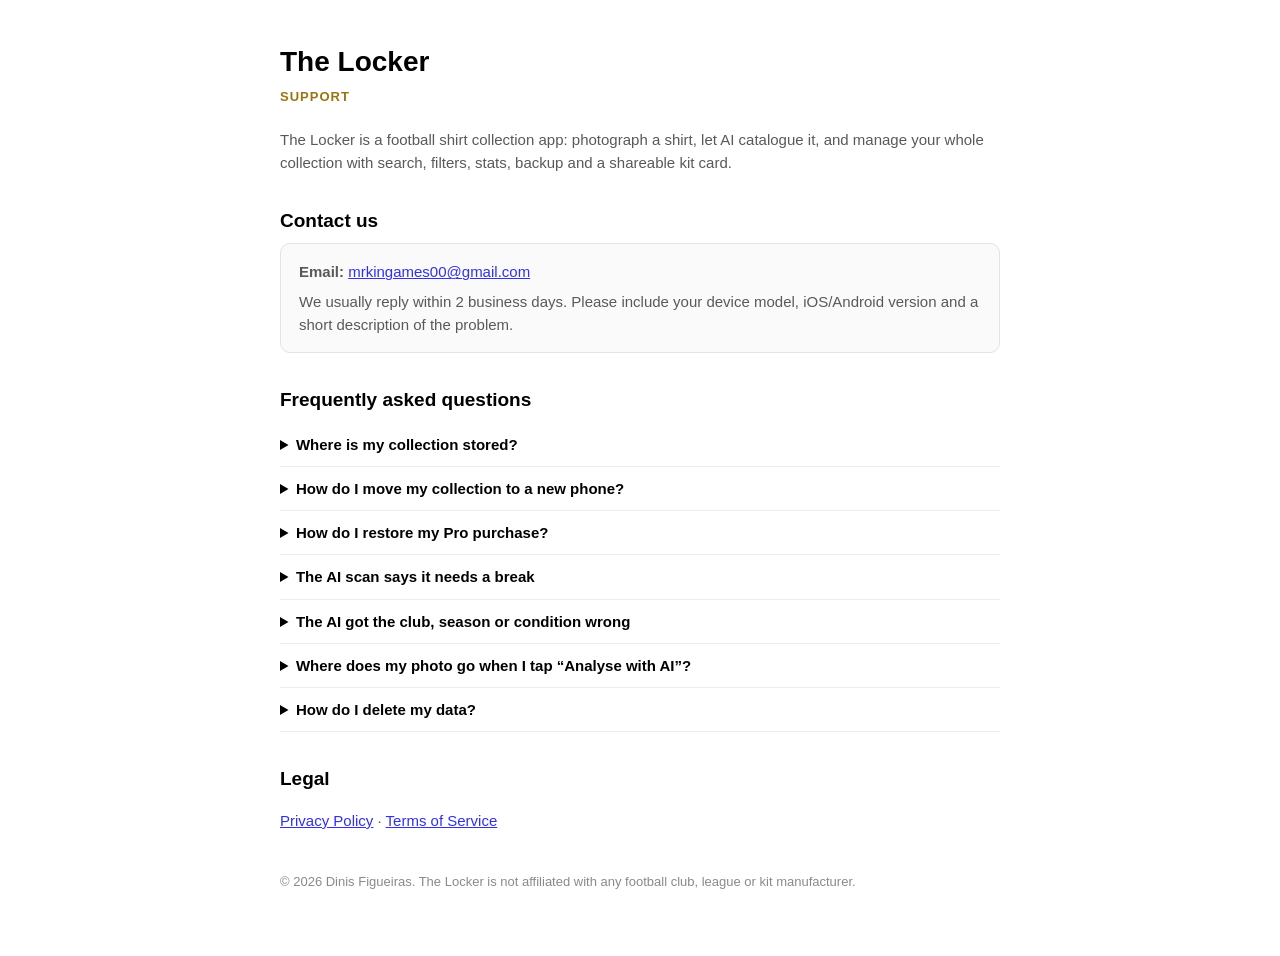
==== index.html @ a4c7459c "Add support page (index.html) for the App Store Support URL" ====
<!DOCTYPE html>
<html lang="en">
<head>
<meta charset="utf-8">
<meta name="viewport" content="width=device-width, initial-scale=1">
<title>The Locker — Support</title>
<style>
  body { font-family: Arial, Helvetica, sans-serif; color: #595959; font-size: 15px; line-height: 1.55; max-width: 720px; margin: 0 auto; padding: 40px 20px 64px; background: #fff; }
  h1 { font-size: 28px; color: #000; margin: 0 0 4px; }
  h2 { font-size: 19px; color: #000; margin: 32px 0 8px; }
  .tag { color: #9a7410; font-weight: bold; letter-spacing: 1px; font-size: 13px; margin-bottom: 20px; }
  a { color: #3030F1; word-break: break-word; }
  .card { border: 1px solid #e3e3e3; border-radius: 10px; padding: 16px 18px; background: #fafafa; }
  details { border-bottom: 1px solid #ececec; padding: 10px 0; }
  summary { cursor: pointer; color: #000; font-weight: bold; }
  details p { margin: 8px 0 0; }
  footer { margin-top: 40px; font-size: 13px; color: #8a8a8a; }
</style>
</head>
<body>

<h1>The Locker</h1>
<div class="tag">SUPPORT</div>
<p>The Locker is a football shirt collection app: photograph a shirt, let AI catalogue it, and manage your whole collection with search, filters, stats, backup and a shareable kit card.</p>

<h2>Contact us</h2>
<div class="card">
  <p style="margin:0 0 6px;"><strong>Email:</strong> <a href="mailto:mrkingames00@gmail.com?subject=The%20Locker%20support">mrkingames00@gmail.com</a></p>
  <p style="margin:0;">We usually reply within 2 business days. Please include your device model, iOS/Android version and a short description of the problem.</p>
</div>

<h2>Frequently asked questions</h2>

<details>
  <summary>Where is my collection stored?</summary>
  <p>Only on your device. The Locker has no accounts and no cloud sync. If you lose or reset your phone, the collection is lost unless you made a backup. Go to <em>Stats &rarr; Export backup</em> regularly and keep the file somewhere safe (Files, iCloud Drive, Google Drive, email).</p>
</details>

<details>
  <summary>How do I move my collection to a new phone?</summary>
  <p>On the old phone use <em>Stats &rarr; Export backup</em> and save the file. On the new phone install The Locker, open <em>Stats &rarr; Restore from backup</em> and pick the file. The free plan restores up to 5 kits; The Locker Pro restores them all.</p>
</details>

<details>
  <summary>How do I restore my Pro purchase?</summary>
  <p>Open <em>Stats</em> and tap <em>Restore purchases</em> while signed in to the same Apple ID (or Google account) you used to buy. Pro is a one-time purchase, not a subscription.</p>
</details>

<details>
  <summary>The AI scan says it needs a break</summary>
  <p>To keep the AI feature available and affordable, scans are limited (about 10 per hour). When you reach the limit the + button shows an hourglass with a countdown. You can still browse and edit your collection while you wait.</p>
</details>

<details>
  <summary>The AI got the club, season or condition wrong</summary>
  <p>AI results are suggestions. Check every field on the review screen before saving, and edit a saved kit any time with the pencil button on its page.</p>
</details>

<details>
  <summary>Where does my photo go when I tap &ldquo;Analyse with AI&rdquo;?</summary>
  <p>The photo is sent over an encrypted connection to our server and on to Google Gemini for analysis. We do not store it. See the <a href="privacy.html">Privacy Policy</a> for details.</p>
</details>

<details>
  <summary>How do I delete my data?</summary>
  <p>Open <em>Stats &rarr; Delete Account</em> to remove every kit and photo from your device. There is nothing to delete on our servers because there are no accounts. To ask about server-side records linked to your device, email us.</p>
</details>

<h2>Legal</h2>
<p><a href="privacy.html">Privacy Policy</a> &middot; <a href="terms.html">Terms of Service</a></p>

<footer>&copy; 2026 Dinis Figueiras. The Locker is not affiliated with any football club, league or kit manufacturer.</footer>

</body>
</html>
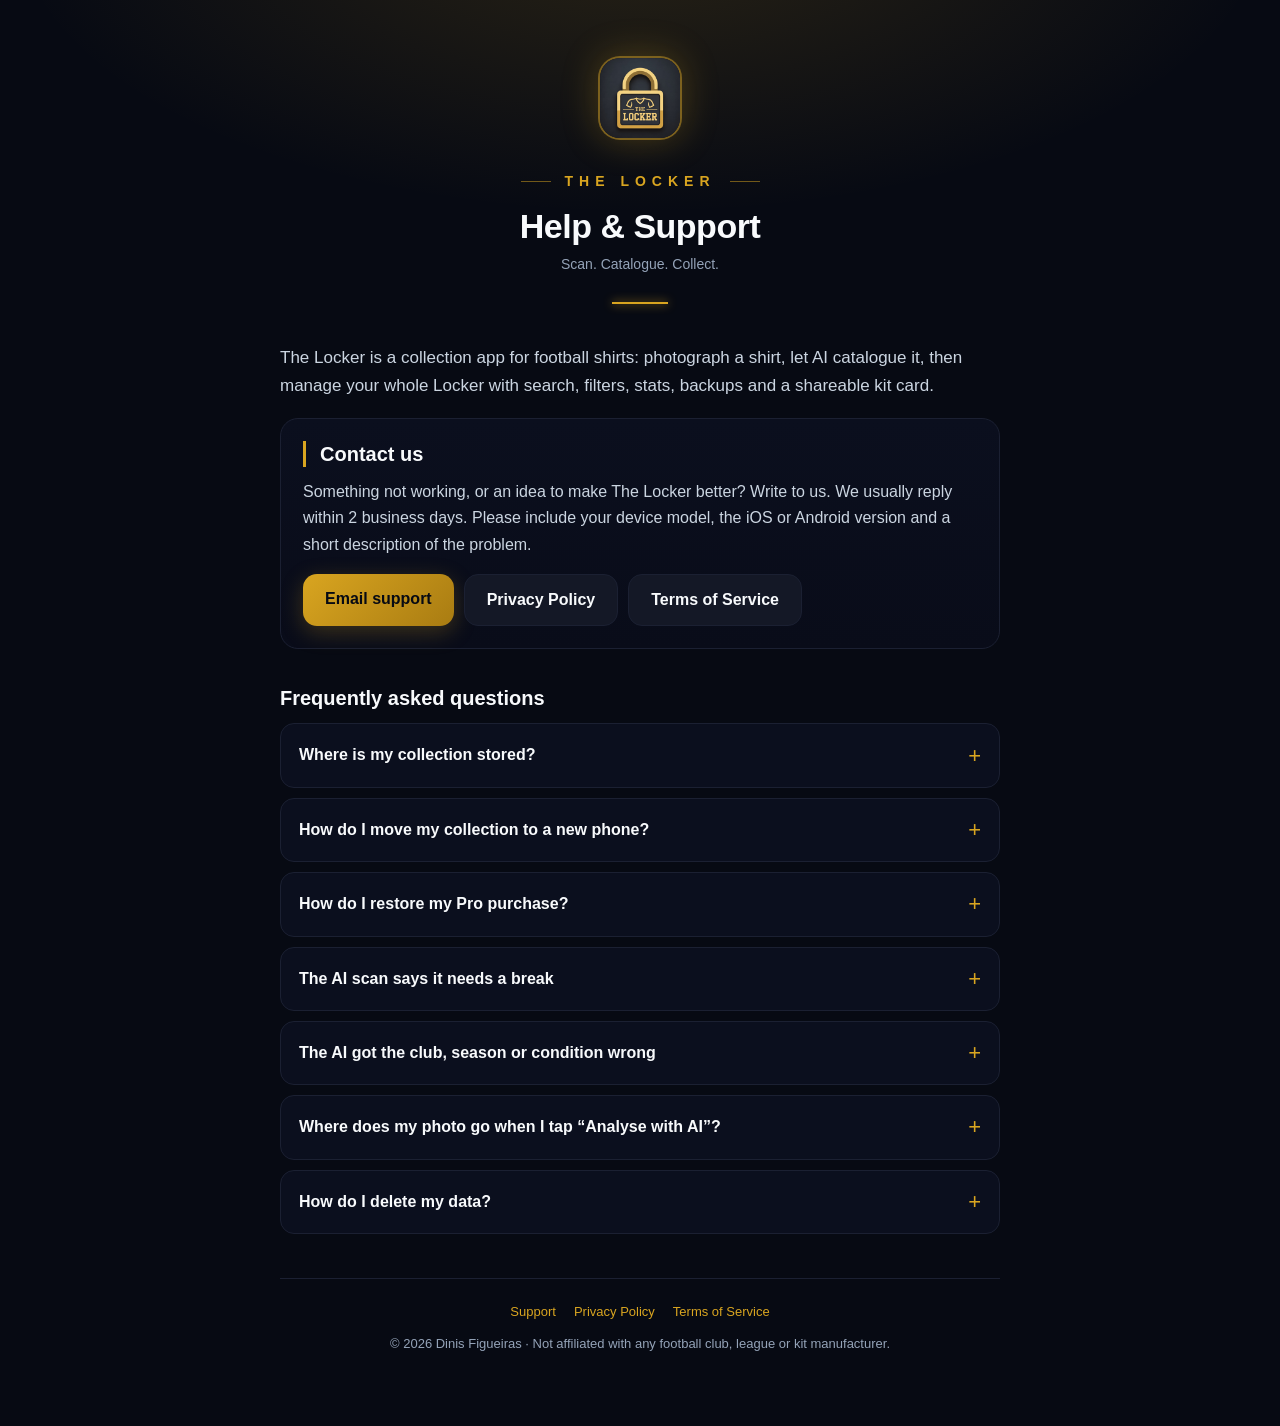
==== commit 25327b91: "Polish legal pages: shared dark gold theme, cards, FAQ, logo" ====
--- a/index.html
+++ b/index.html
@@ -3,33 +3,36 @@
 <head>
 <meta charset="utf-8">
 <meta name="viewport" content="width=device-width, initial-scale=1">
-<title>The Locker — Support</title>
-<style>
-  body { font-family: Arial, Helvetica, sans-serif; color: #595959; font-size: 15px; line-height: 1.55; max-width: 720px; margin: 0 auto; padding: 40px 20px 64px; background: #fff; }
-  h1 { font-size: 28px; color: #000; margin: 0 0 4px; }
-  h2 { font-size: 19px; color: #000; margin: 32px 0 8px; }
-  .tag { color: #9a7410; font-weight: bold; letter-spacing: 1px; font-size: 13px; margin-bottom: 20px; }
-  a { color: #3030F1; word-break: break-word; }
-  .card { border: 1px solid #e3e3e3; border-radius: 10px; padding: 16px 18px; background: #fafafa; }
-  details { border-bottom: 1px solid #ececec; padding: 10px 0; }
-  summary { cursor: pointer; color: #000; font-weight: bold; }
-  details p { margin: 8px 0 0; }
-  footer { margin-top: 40px; font-size: 13px; color: #8a8a8a; }
-</style>
+<meta name="theme-color" content="#070A13">
+<title>The Locker — Help &amp; Support</title>
+<meta name="description" content="Help and support for The Locker, the football shirt collection app.">
+<link rel="icon" href="icon.png">
+<link rel="stylesheet" href="style.css">
 </head>
 <body>
+<div class="wrap">
 
-<h1>The Locker</h1>
-<div class="tag">SUPPORT</div>
-<p>The Locker is a football shirt collection app: photograph a shirt, let AI catalogue it, and manage your whole collection with search, filters, stats, backup and a shareable kit card.</p>
+<header class="site-header">
+  <img class="logo" src="icon.png" alt="The Locker" width="84" height="84">
+  <div class="lockup"><span>THE LOCKER</span></div>
+  <h1>Help &amp; Support</h1>
+  <p class="subtitle">Scan. Catalogue. Collect.</p>
+  <div class="rule"></div>
+</header>
 
-<h2>Contact us</h2>
-<div class="card">
-  <p style="margin:0 0 6px;"><strong>Email:</strong> <a href="mailto:mrkingames00@gmail.com?subject=The%20Locker%20support">mrkingames00@gmail.com</a></p>
-  <p style="margin:0;">We usually reply within 2 business days. Please include your device model, iOS/Android version and a short description of the problem.</p>
-</div>
+<p class="lead">The Locker is a collection app for football shirts: photograph a shirt, let AI catalogue it, then manage your whole Locker with search, filters, stats, backups and a shareable kit card.</p>
 
-<h2>Frequently asked questions</h2>
+<section>
+  <h2>Contact us</h2>
+  <p>Something not working, or an idea to make The Locker better? Write to us. We usually reply within 2 business days. Please include your device model, the iOS or Android version and a short description of the problem.</p>
+  <div class="buttons">
+    <a class="button" href="mailto:mrkingames00@gmail.com?subject=The%20Locker%20support">Email support</a>
+    <a class="button ghost" href="privacy.html">Privacy Policy</a>
+    <a class="button ghost" href="terms.html">Terms of Service</a>
+  </div>
+</section>
+
+<h2 style="margin-top:36px;">Frequently asked questions</h2>
 
 <details>
   <summary>Where is my collection stored?</summary>
@@ -48,7 +51,7 @@
 
 <details>
   <summary>The AI scan says it needs a break</summary>
-  <p>To keep the AI feature available and affordable, scans are limited (about 10 per hour). When you reach the limit the + button shows an hourglass with a countdown. You can still browse and edit your collection while you wait.</p>
+  <p>To keep the AI feature available and affordable, scans are limited (about 10 per hour). When you reach the limit the + button shows an hourglass with a countdown that slowly fills up. You can still browse and edit your collection while you wait.</p>
 </details>
 
 <details>
@@ -66,10 +69,15 @@
   <p>Open <em>Stats &rarr; Delete Account</em> to remove every kit and photo from your device. There is nothing to delete on our servers because there are no accounts. To ask about server-side records linked to your device, email us.</p>
 </details>
 
-<h2>Legal</h2>
-<p><a href="privacy.html">Privacy Policy</a> &middot; <a href="terms.html">Terms of Service</a></p>
+<footer class="site-footer">
+  <nav>
+    <a href="./">Support</a>
+    <a href="privacy.html">Privacy Policy</a>
+    <a href="terms.html">Terms of Service</a>
+  </nav>
+  <div>&copy; 2026 Dinis Figueiras &middot; Not affiliated with any football club, league or kit manufacturer.</div>
+</footer>
 
-<footer>&copy; 2026 Dinis Figueiras. The Locker is not affiliated with any football club, league or kit manufacturer.</footer>
-
+</div>
 </body>
 </html>
--- a/style.css
+++ b/style.css
@@ -0,0 +1,159 @@
+/* The Locker — shared style for index / privacy / terms.
+   Tokens mirror src/theme/theme.ts */
+:root {
+  --bg: #070A13;
+  --card: #0B0F1E;
+  --surface: #141826;
+  --border: #1B2032;
+  --gold: #D9A520;
+  --gold-soft: rgba(217, 165, 32, 0.14);
+  --text: #F8FAFC;
+  --text-2: #94A3B8;
+  --body: #CBD5E1;
+  --muted: #4A5568;
+}
+
+* { box-sizing: border-box; }
+
+html { scroll-behavior: smooth; }
+
+body {
+  margin: 0;
+  background:
+    radial-gradient(900px 420px at 50% -80px, rgba(217, 165, 32, 0.16), transparent 70%),
+    var(--bg);
+  background-attachment: fixed;
+  color: var(--body);
+  font-family: -apple-system, BlinkMacSystemFont, "Segoe UI", Roboto, Helvetica, Arial, sans-serif;
+  font-size: 16px;
+  line-height: 1.65;
+  -webkit-font-smoothing: antialiased;
+}
+
+.wrap { max-width: 760px; margin: 0 auto; padding: 0 20px 72px; }
+
+/* ── Header ─────────────────────────────────────────────── */
+.site-header { text-align: center; padding: 56px 0 8px; }
+.logo {
+  width: 84px; height: 84px; border-radius: 22px;
+  border: 2px solid rgba(217, 165, 32, 0.55);
+  box-shadow: 0 0 36px rgba(217, 165, 32, 0.28);
+  background: var(--card);
+}
+.lockup {
+  display: flex; align-items: center; justify-content: center; gap: 14px;
+  margin-top: 22px;
+}
+.lockup::before, .lockup::after {
+  content: ""; width: 30px; height: 1px; background: rgba(217, 165, 32, 0.5);
+}
+.lockup span { color: var(--gold); font-weight: 800; font-size: 14px; letter-spacing: 6px; }
+
+h1 {
+  margin: 14px 0 6px; color: var(--text); font-size: 34px; line-height: 1.15;
+  font-weight: 800; letter-spacing: -0.5px;
+}
+.subtitle { color: var(--text-2); font-size: 14px; margin: 0; }
+.rule {
+  width: 56px; height: 2px; margin: 26px auto 0; background: var(--gold);
+  box-shadow: 0 0 10px rgba(217, 165, 32, 0.9);
+}
+
+/* ── Content ────────────────────────────────────────────── */
+h2 {
+  margin: 0 0 12px; color: var(--text); font-size: 20px; line-height: 1.3; font-weight: 800;
+}
+h3 { margin: 20px 0 6px; color: var(--gold); font-size: 15px; letter-spacing: 0.3px; }
+p { margin: 0 0 12px; }
+strong { color: var(--text); }
+em { color: var(--body); }
+ul, ol { padding-left: 22px; margin: 0 0 12px; }
+li { margin-bottom: 6px; }
+li::marker { color: var(--gold); }
+a { color: var(--gold); text-decoration: underline; text-underline-offset: 3px; text-decoration-color: rgba(217, 165, 32, 0.45); word-break: break-word; }
+a:hover { text-decoration-color: var(--gold); }
+
+.lead { margin-top: 32px; font-size: 17px; }
+
+.card, section {
+  background: linear-gradient(180deg, var(--card), #090C19);
+  border: 1px solid var(--border);
+  border-radius: 18px;
+  padding: 22px 22px 12px;
+  margin-top: 18px;
+}
+section h2 { padding-left: 14px; border-left: 3px solid var(--gold); }
+.short { color: var(--text-2); font-style: italic; }
+
+/* summary callout */
+.summary {
+  border-color: rgba(217, 165, 32, 0.4);
+  background: linear-gradient(180deg, rgba(217, 165, 32, 0.1), rgba(217, 165, 32, 0.03));
+}
+
+/* table of contents */
+#toc + ol {
+  list-style: none; padding: 0; margin: 14px 0 0; display: grid; gap: 8px;
+  counter-reset: toc;
+}
+#toc + ol li { counter-increment: toc; margin: 0; }
+#toc + ol a {
+  display: flex; align-items: center; gap: 12px; padding: 10px 14px; text-decoration: none;
+  background: var(--surface); border: 1px solid var(--border); border-radius: 12px; color: var(--body);
+}
+#toc + ol a::before {
+  content: counter(toc); min-width: 26px; height: 26px; border-radius: 13px;
+  display: grid; place-items: center; background: var(--gold-soft); color: var(--gold);
+  font-weight: 800; font-size: 12px;
+}
+#toc + ol a:hover { border-color: rgba(217, 165, 32, 0.5); color: var(--text); }
+
+/* tables */
+.table-scroll { overflow-x: auto; margin: 12px 0 14px; }
+table { border-collapse: collapse; width: 100%; min-width: 480px; font-size: 14px; }
+th, td { border-bottom: 1px solid var(--border); padding: 10px 12px; text-align: left; vertical-align: top; }
+th { color: var(--gold); font-size: 12px; letter-spacing: 1.2px; text-transform: uppercase; background: var(--surface); }
+td { color: var(--body); }
+tr:last-child td { border-bottom: 0; }
+
+/* ── Index extras ───────────────────────────────────────── */
+.button {
+  display: inline-block; padding: 12px 22px; border-radius: 14px; text-decoration: none;
+  background: linear-gradient(135deg, #D9A520, #A97C12); color: #070A13; font-weight: 800;
+  box-shadow: 0 6px 22px rgba(217, 165, 32, 0.25);
+}
+.button.ghost {
+  background: var(--surface); color: var(--text); border: 1px solid var(--border); box-shadow: none; font-weight: 700;
+}
+.button:hover { filter: brightness(1.08); }
+.buttons { display: flex; flex-wrap: wrap; gap: 10px; margin: 16px 0 10px; }
+
+details {
+  background: var(--card); border: 1px solid var(--border); border-radius: 14px;
+  padding: 4px 18px; margin-top: 10px;
+}
+details[open] { border-color: rgba(217, 165, 32, 0.4); }
+summary {
+  cursor: pointer; list-style: none; color: var(--text); font-weight: 700; padding: 14px 24px 14px 0; position: relative;
+}
+summary::-webkit-details-marker { display: none; }
+summary::after {
+  content: "+"; position: absolute; right: 0; top: 50%; transform: translateY(-50%);
+  color: var(--gold); font-size: 22px; font-weight: 400;
+}
+details[open] summary::after { content: "\2212"; }
+details p { margin: 0 0 14px; }
+
+/* ── Footer ─────────────────────────────────────────────── */
+.site-footer {
+  margin-top: 44px; padding-top: 22px; border-top: 1px solid var(--border);
+  text-align: center; color: var(--text-2); font-size: 13px;
+}
+.site-footer nav { display: flex; justify-content: center; gap: 18px; flex-wrap: wrap; margin-bottom: 10px; }
+.site-footer a { text-decoration: none; }
+.site-footer a:hover { text-decoration: underline; }
+
+@media (max-width: 520px) {
+  h1 { font-size: 28px; }
+  .card, section { padding: 18px 16px 8px; border-radius: 16px; }
+}
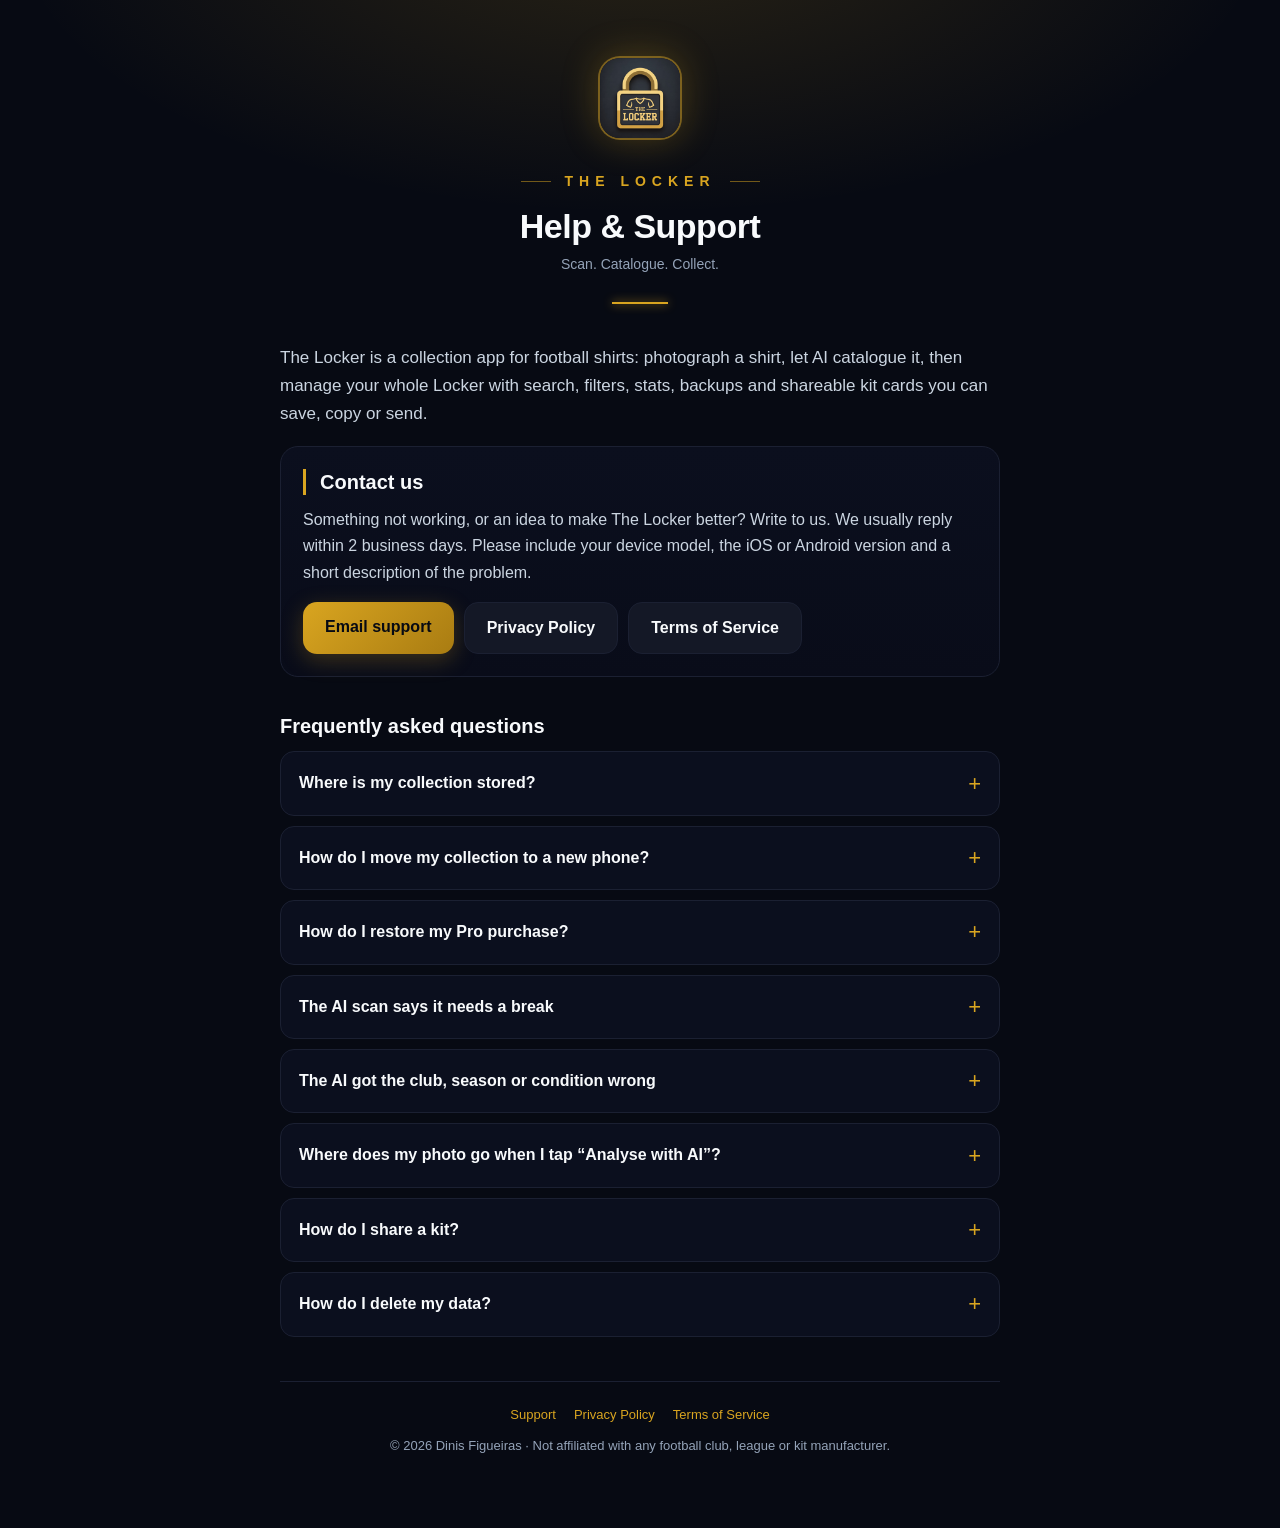
==== commit 93fcfc76: "Document Save to Photos and photo resize; add share FAQ Co-Authored-By: Claude Sonnet 5.5 <noreply@a" ====
--- a/index.html
+++ b/index.html
@@ -20,7 +20,7 @@
   <div class="rule"></div>
 </header>
 
-<p class="lead">The Locker is a collection app for football shirts: photograph a shirt, let AI catalogue it, then manage your whole Locker with search, filters, stats, backups and a shareable kit card.</p>
+<p class="lead">The Locker is a collection app for football shirts: photograph a shirt, let AI catalogue it, then manage your whole Locker with search, filters, stats, backups and shareable kit cards you can save, copy or send.</p>
 
 <section>
   <h2>Contact us</h2>
@@ -65,6 +65,11 @@
 </details>
 
 <details>
+  <summary>How do I share a kit?</summary>
+  <p>Open a kit and tap the share button, pick a card style by swiping, then choose <em>Save</em>, <em>Copy</em> or <em>Share</em>. Saving asks for permission to add images to your photos; the app cannot read your library. Nothing is sent to us.</p>
+</details>
+
+<details>
   <summary>How do I delete my data?</summary>
   <p>Open <em>Stats &rarr; Delete Account</em> to remove every kit and photo from your device. There is nothing to delete on our servers because there are no accounts. To ask about server-side records linked to your device, email us.</p>
 </details>
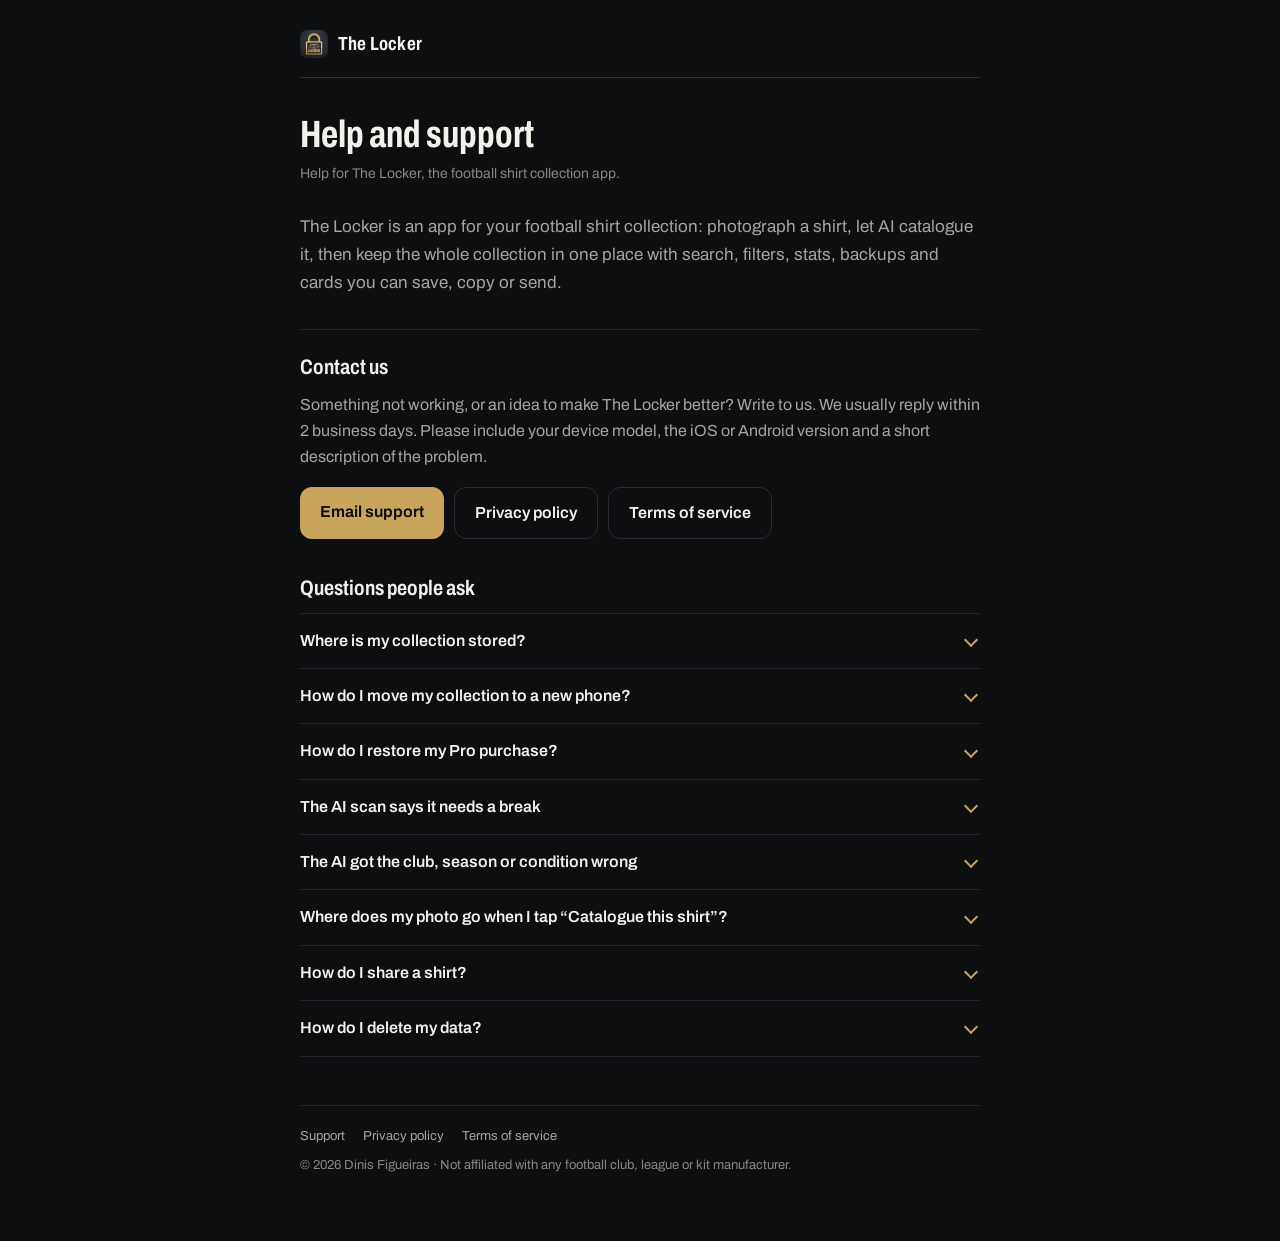
==== commit a80aca52: "Match the app design: plain night and brass pages, no glow or cards, wording for the new app Co-Auth" ====
--- a/index.html
+++ b/index.html
@@ -3,50 +3,50 @@
 <head>
 <meta charset="utf-8">
 <meta name="viewport" content="width=device-width, initial-scale=1">
-<meta name="theme-color" content="#070A13">
-<title>The Locker — Help &amp; Support</title>
+<meta name="theme-color" content="#0D0E10">
+<title>The Locker: Help and Support</title>
 <meta name="description" content="Help and support for The Locker, the football shirt collection app.">
 <link rel="icon" href="icon.png">
+<link rel="preconnect" href="https://fonts.googleapis.com">
+<link rel="stylesheet" href="https://fonts.googleapis.com/css2?family=Archivo:wdth,wght@62..125,400..800&amp;display=swap">
 <link rel="stylesheet" href="style.css">
 </head>
 <body>
 <div class="wrap">
 
 <header class="site-header">
-  <img class="logo" src="icon.png" alt="The Locker" width="84" height="84">
-  <div class="lockup"><span>THE LOCKER</span></div>
-  <h1>Help &amp; Support</h1>
-  <p class="subtitle">Scan. Catalogue. Collect.</p>
-  <div class="rule"></div>
+  <a class="brand" href="./"><img src="icon.png" alt="" width="28" height="28"><span>The Locker</span></a>
+  <h1>Help and support</h1>
+  <p class="subtitle">Help for The Locker, the football shirt collection app.</p>
 </header>
 
-<p class="lead">The Locker is a collection app for football shirts: photograph a shirt, let AI catalogue it, then manage your whole Locker with search, filters, stats, backups and shareable kit cards you can save, copy or send.</p>
+<p class="lead">The Locker is an app for your football shirt collection: photograph a shirt, let AI catalogue it, then keep the whole collection in one place with search, filters, stats, backups and cards you can save, copy or send.</p>
 
 <section>
   <h2>Contact us</h2>
   <p>Something not working, or an idea to make The Locker better? Write to us. We usually reply within 2 business days. Please include your device model, the iOS or Android version and a short description of the problem.</p>
   <div class="buttons">
     <a class="button" href="mailto:mrkingames00@gmail.com?subject=The%20Locker%20support">Email support</a>
-    <a class="button ghost" href="privacy.html">Privacy Policy</a>
-    <a class="button ghost" href="terms.html">Terms of Service</a>
+    <a class="button ghost" href="privacy.html">Privacy policy</a>
+    <a class="button ghost" href="terms.html">Terms of service</a>
   </div>
 </section>
 
-<h2 style="margin-top:36px;">Frequently asked questions</h2>
+<h2 style="margin-top:36px;">Questions people ask</h2>
 
 <details>
   <summary>Where is my collection stored?</summary>
-  <p>Only on your device. The Locker has no accounts and no cloud sync. If you lose or reset your phone, the collection is lost unless you made a backup. Go to <em>Stats &rarr; Export backup</em> regularly and keep the file somewhere safe (Files, iCloud Drive, Google Drive, email).</p>
+  <p>Only on your device. The Locker has no accounts and no cloud sync. If you lose or reset your phone, the collection is lost unless you made a backup. Go to <em>Settings &rarr; Export a backup</em> regularly and keep the file somewhere safe (Files, iCloud Drive, Google Drive, email).</p>
 </details>
 
 <details>
   <summary>How do I move my collection to a new phone?</summary>
-  <p>On the old phone use <em>Stats &rarr; Export backup</em> and save the file. On the new phone install The Locker, open <em>Stats &rarr; Restore from backup</em> and pick the file. The free plan restores up to 5 kits; The Locker Pro restores them all.</p>
+  <p>On the old phone use <em>Settings &rarr; Export a backup</em> and save the file. On the new phone install The Locker, open <em>Settings &rarr; Restore from a backup</em> and pick the file. The free plan restores up to 5 shirts; The Locker Pro restores them all.</p>
 </details>
 
 <details>
   <summary>How do I restore my Pro purchase?</summary>
-  <p>Open <em>Stats</em> and tap <em>Restore purchases</em> while signed in to the same Apple ID (or Google account) you used to buy. Pro is a one-time purchase, not a subscription.</p>
+  <p>Open <em>Settings</em>, tap the Pro card and choose <em>Restore purchase</em> while signed in to the same Apple ID (or Google account) you used to buy. Pro is a one-time purchase, not a subscription.</p>
 </details>
 
 <details>
@@ -56,29 +56,29 @@
 
 <details>
   <summary>The AI got the club, season or condition wrong</summary>
-  <p>AI results are suggestions. Check every field on the review screen before saving, and edit a saved kit any time with the pencil button on its page.</p>
+  <p>AI results are suggestions. Check every field on the review screen before saving, and edit a saved shirt any time with the <em>Edit</em> button on its page.</p>
 </details>
 
 <details>
-  <summary>Where does my photo go when I tap &ldquo;Analyse with AI&rdquo;?</summary>
-  <p>The photo is sent over an encrypted connection to our server and on to Google Gemini for analysis. We do not store it. See the <a href="privacy.html">Privacy Policy</a> for details.</p>
+  <summary>Where does my photo go when I tap &ldquo;Catalogue this shirt&rdquo;?</summary>
+  <p>The photo is sent over an encrypted connection to our server and on to Google Gemini for analysis. We do not store it. See the <a href="privacy.html">Privacy policy</a> for details.</p>
 </details>
 
 <details>
-  <summary>How do I share a kit?</summary>
-  <p>Open a kit and tap the share button, pick a card style by swiping, then choose <em>Save</em>, <em>Copy</em> or <em>Share</em>. Saving asks for permission to add images to your photos; the app cannot read your library. Nothing is sent to us.</p>
+  <summary>How do I share a shirt?</summary>
+  <p>Open a shirt and tap <em>Unveil it</em>, pick a look by swiping, then choose <em>Save</em>, <em>Copy</em> or <em>Share</em>. Saving asks for permission to add images to your photos; the app cannot read your library. Nothing is sent to us.</p>
 </details>
 
 <details>
   <summary>How do I delete my data?</summary>
-  <p>Open <em>Stats &rarr; Delete Account</em> to remove every kit and photo from your device. There is nothing to delete on our servers because there are no accounts. To ask about server-side records linked to your device, email us.</p>
+  <p>Open <em>Settings &rarr; Delete all my data</em> to remove every shirt and photo from your device. There is nothing to delete on our servers because there are no accounts. To ask about server-side records linked to your device, email us.</p>
 </details>
 
 <footer class="site-footer">
   <nav>
     <a href="./">Support</a>
-    <a href="privacy.html">Privacy Policy</a>
-    <a href="terms.html">Terms of Service</a>
+    <a href="privacy.html">Privacy policy</a>
+    <a href="terms.html">Terms of service</a>
   </nav>
   <div>&copy; 2026 Dinis Figueiras &middot; Not affiliated with any football club, league or kit manufacturer.</div>
 </footer>
--- a/style.css
+++ b/style.css
@@ -1,16 +1,16 @@
-/* The Locker — shared style for index / privacy / terms.
-   Tokens mirror src/theme/theme.ts */
+/* The Locker: shared style for help, privacy and terms.
+   Same palette and type as the app (design v2): night ground, chalk text, brass only for links and small labels.
+   Plain on purpose: text, thin lines, no cards, no glow, no gradients. */
 :root {
-  --bg: #070A13;
-  --card: #0B0F1E;
-  --surface: #141826;
-  --border: #1B2032;
-  --gold: #D9A520;
-  --gold-soft: rgba(217, 165, 32, 0.14);
-  --text: #F8FAFC;
-  --text-2: #94A3B8;
-  --body: #CBD5E1;
-  --muted: #4A5568;
+  --night: #0D0E10;
+  --shelf: #16171A;
+  --hairline: #22242A;
+  --line: #2A2C31;
+  --chalk: #F3F1EC;
+  --stone: #A8A59E;
+  --muted: #8A877F;
+  --brass: #C9A45C;
+  --brass-line: #3A3224;
 }
 
 * { box-sizing: border-box; }
@@ -19,141 +19,101 @@
 
 body {
   margin: 0;
-  background:
-    radial-gradient(900px 420px at 50% -80px, rgba(217, 165, 32, 0.16), transparent 70%),
-    var(--bg);
-  background-attachment: fixed;
-  color: var(--body);
-  font-family: -apple-system, BlinkMacSystemFont, "Segoe UI", Roboto, Helvetica, Arial, sans-serif;
+  background: var(--night);
+  color: var(--stone);
+  font-family: "Archivo", -apple-system, BlinkMacSystemFont, "Segoe UI", Roboto, Helvetica, Arial, sans-serif;
   font-size: 16px;
   line-height: 1.65;
   -webkit-font-smoothing: antialiased;
 }
 
-.wrap { max-width: 760px; margin: 0 auto; padding: 0 20px 72px; }
+.wrap { max-width: 720px; margin: 0 auto; padding: 0 20px 64px; }
 
-/* ── Header ─────────────────────────────────────────────── */
-.site-header { text-align: center; padding: 56px 0 8px; }
-.logo {
-  width: 84px; height: 84px; border-radius: 22px;
-  border: 2px solid rgba(217, 165, 32, 0.55);
-  box-shadow: 0 0 36px rgba(217, 165, 32, 0.28);
-  background: var(--card);
+/* ── Top bar ────────────────────────────────────────────── */
+.site-header { padding: 28px 0 0; }
+.brand {
+  display: flex; align-items: center; gap: 10px; padding-bottom: 18px;
+  border-bottom: 1px solid var(--brass-line); text-decoration: none;
 }
-.lockup {
-  display: flex; align-items: center; justify-content: center; gap: 14px;
-  margin-top: 22px;
+.brand img { width: 28px; height: 28px; border-radius: 7px; }
+.brand span {
+  color: var(--chalk); font-size: 19px; font-weight: 700; font-stretch: 75%; letter-spacing: 0.2px;
 }
-.lockup::before, .lockup::after {
-  content: ""; width: 30px; height: 1px; background: rgba(217, 165, 32, 0.5);
-}
-.lockup span { color: var(--gold); font-weight: 800; font-size: 14px; letter-spacing: 6px; }
 
 h1 {
-  margin: 14px 0 6px; color: var(--text); font-size: 34px; line-height: 1.15;
-  font-weight: 800; letter-spacing: -0.5px;
+  margin: 36px 0 6px; color: var(--chalk); font-size: 38px; line-height: 1.1;
+  font-weight: 700; font-stretch: 72%; letter-spacing: 0;
 }
-.subtitle { color: var(--text-2); font-size: 14px; margin: 0; }
-.rule {
-  width: 56px; height: 2px; margin: 26px auto 0; background: var(--gold);
-  box-shadow: 0 0 10px rgba(217, 165, 32, 0.9);
-}
+.subtitle { color: var(--muted); font-size: 14px; margin: 0; }
 
 /* ── Content ────────────────────────────────────────────── */
 h2 {
-  margin: 0 0 12px; color: var(--text); font-size: 20px; line-height: 1.3; font-weight: 800;
+  margin: 0 0 10px; color: var(--chalk); font-size: 21px; line-height: 1.3;
+  font-weight: 650; font-stretch: 80%;
 }
-h3 { margin: 20px 0 6px; color: var(--gold); font-size: 15px; letter-spacing: 0.3px; }
+h3 { margin: 22px 0 6px; color: var(--chalk); font-size: 15px; font-weight: 650; }
 p { margin: 0 0 12px; }
-strong { color: var(--text); }
-em { color: var(--body); }
+strong { color: var(--chalk); font-weight: 600; }
+em { font-style: normal; color: var(--chalk); }
 ul, ol { padding-left: 22px; margin: 0 0 12px; }
 li { margin-bottom: 6px; }
-li::marker { color: var(--gold); }
-a { color: var(--gold); text-decoration: underline; text-underline-offset: 3px; text-decoration-color: rgba(217, 165, 32, 0.45); word-break: break-word; }
-a:hover { text-decoration-color: var(--gold); }
+li::marker { color: var(--muted); }
+a { color: var(--brass); text-underline-offset: 3px; text-decoration-color: var(--brass-line); word-break: break-word; }
+a:hover { text-decoration-color: var(--brass); }
 
-.lead { margin-top: 32px; font-size: 17px; }
+.lead { margin-top: 28px; font-size: 17px; color: var(--stone); }
 
-.card, section {
-  background: linear-gradient(180deg, var(--card), #090C19);
-  border: 1px solid var(--border);
-  border-radius: 18px;
-  padding: 22px 22px 12px;
-  margin-top: 18px;
-}
-section h2 { padding-left: 14px; border-left: 3px solid var(--gold); }
-.short { color: var(--text-2); font-style: italic; }
+/* Each part of the page: just a line above it. */
+section { margin-top: 32px; padding-top: 24px; border-top: 1px solid var(--hairline); }
+.short { color: var(--muted); }
 
-/* summary callout */
-.summary {
-  border-color: rgba(217, 165, 32, 0.4);
-  background: linear-gradient(180deg, rgba(217, 165, 32, 0.1), rgba(217, 165, 32, 0.03));
-}
+/* Summary: the same, with a brass line so it is found first. */
+.summary { border-top-color: var(--brass-line); }
 
-/* table of contents */
-#toc + ol {
-  list-style: none; padding: 0; margin: 14px 0 0; display: grid; gap: 8px;
-  counter-reset: toc;
-}
-#toc + ol li { counter-increment: toc; margin: 0; }
-#toc + ol a {
-  display: flex; align-items: center; gap: 12px; padding: 10px 14px; text-decoration: none;
-  background: var(--surface); border: 1px solid var(--border); border-radius: 12px; color: var(--body);
-}
-#toc + ol a::before {
-  content: counter(toc); min-width: 26px; height: 26px; border-radius: 13px;
-  display: grid; place-items: center; background: var(--gold-soft); color: var(--gold);
-  font-weight: 800; font-size: 12px;
-}
-#toc + ol a:hover { border-color: rgba(217, 165, 32, 0.5); color: var(--text); }
+/* Table of contents: a plain numbered list. */
+#toc + ol { padding-left: 22px; margin: 4px 0 0; }
+#toc + ol a { color: var(--stone); text-decoration-color: var(--line); }
+#toc + ol a:hover { color: var(--chalk); }
 
-/* tables */
+/* Tables */
 .table-scroll { overflow-x: auto; margin: 12px 0 14px; }
 table { border-collapse: collapse; width: 100%; min-width: 480px; font-size: 14px; }
-th, td { border-bottom: 1px solid var(--border); padding: 10px 12px; text-align: left; vertical-align: top; }
-th { color: var(--gold); font-size: 12px; letter-spacing: 1.2px; text-transform: uppercase; background: var(--surface); }
-td { color: var(--body); }
+th, td { border-bottom: 1px solid var(--hairline); padding: 10px 12px 10px 0; text-align: left; vertical-align: top; }
+th { color: var(--muted); font-size: 12px; font-weight: 600; letter-spacing: 0.8px; text-transform: uppercase; }
+td { color: var(--stone); }
 tr:last-child td { border-bottom: 0; }
 
-/* ── Index extras ───────────────────────────────────────── */
+/* ── Help page ──────────────────────────────────────────── */
 .button {
-  display: inline-block; padding: 12px 22px; border-radius: 14px; text-decoration: none;
-  background: linear-gradient(135deg, #D9A520, #A97C12); color: #070A13; font-weight: 800;
-  box-shadow: 0 6px 22px rgba(217, 165, 32, 0.25);
+  display: inline-block; padding: 12px 20px; border-radius: 12px; text-decoration: none;
+  background: var(--brass); color: var(--night); font-weight: 650;
 }
-.button.ghost {
-  background: var(--surface); color: var(--text); border: 1px solid var(--border); box-shadow: none; font-weight: 700;
-}
-.button:hover { filter: brightness(1.08); }
+.button.ghost { background: transparent; color: var(--chalk); border: 1px solid var(--line); font-weight: 600; }
+.button:hover { filter: brightness(1.06); }
 .buttons { display: flex; flex-wrap: wrap; gap: 10px; margin: 16px 0 10px; }
 
-details {
-  background: var(--card); border: 1px solid var(--border); border-radius: 14px;
-  padding: 4px 18px; margin-top: 10px;
-}
-details[open] { border-color: rgba(217, 165, 32, 0.4); }
+details { border-bottom: 1px solid var(--hairline); }
+details:first-of-type { border-top: 1px solid var(--hairline); }
 summary {
-  cursor: pointer; list-style: none; color: var(--text); font-weight: 700; padding: 14px 24px 14px 0; position: relative;
+  cursor: pointer; list-style: none; color: var(--chalk); font-weight: 600; padding: 14px 28px 14px 0; position: relative;
 }
 summary::-webkit-details-marker { display: none; }
 summary::after {
-  content: "+"; position: absolute; right: 0; top: 50%; transform: translateY(-50%);
-  color: var(--gold); font-size: 22px; font-weight: 400;
+  content: ""; position: absolute; right: 4px; top: 50%; width: 8px; height: 8px; margin-top: -6px;
+  border-right: 2px solid var(--brass); border-bottom: 2px solid var(--brass); transform: rotate(45deg);
 }
-details[open] summary::after { content: "\2212"; }
+details[open] summary::after { margin-top: -2px; transform: rotate(-135deg); }
 details p { margin: 0 0 14px; }
 
 /* ── Footer ─────────────────────────────────────────────── */
 .site-footer {
-  margin-top: 44px; padding-top: 22px; border-top: 1px solid var(--border);
-  text-align: center; color: var(--text-2); font-size: 13px;
+  margin-top: 48px; padding-top: 20px; border-top: 1px solid var(--hairline);
+  color: var(--muted); font-size: 13px;
 }
-.site-footer nav { display: flex; justify-content: center; gap: 18px; flex-wrap: wrap; margin-bottom: 10px; }
-.site-footer a { text-decoration: none; }
-.site-footer a:hover { text-decoration: underline; }
+.site-footer nav { display: flex; gap: 18px; flex-wrap: wrap; margin-bottom: 8px; }
+.site-footer a { color: var(--stone); text-decoration: none; }
+.site-footer a:hover { color: var(--chalk); text-decoration: underline; }
 
 @media (max-width: 520px) {
-  h1 { font-size: 28px; }
-  .card, section { padding: 18px 16px 8px; border-radius: 16px; }
+  h1 { font-size: 32px; }
 }
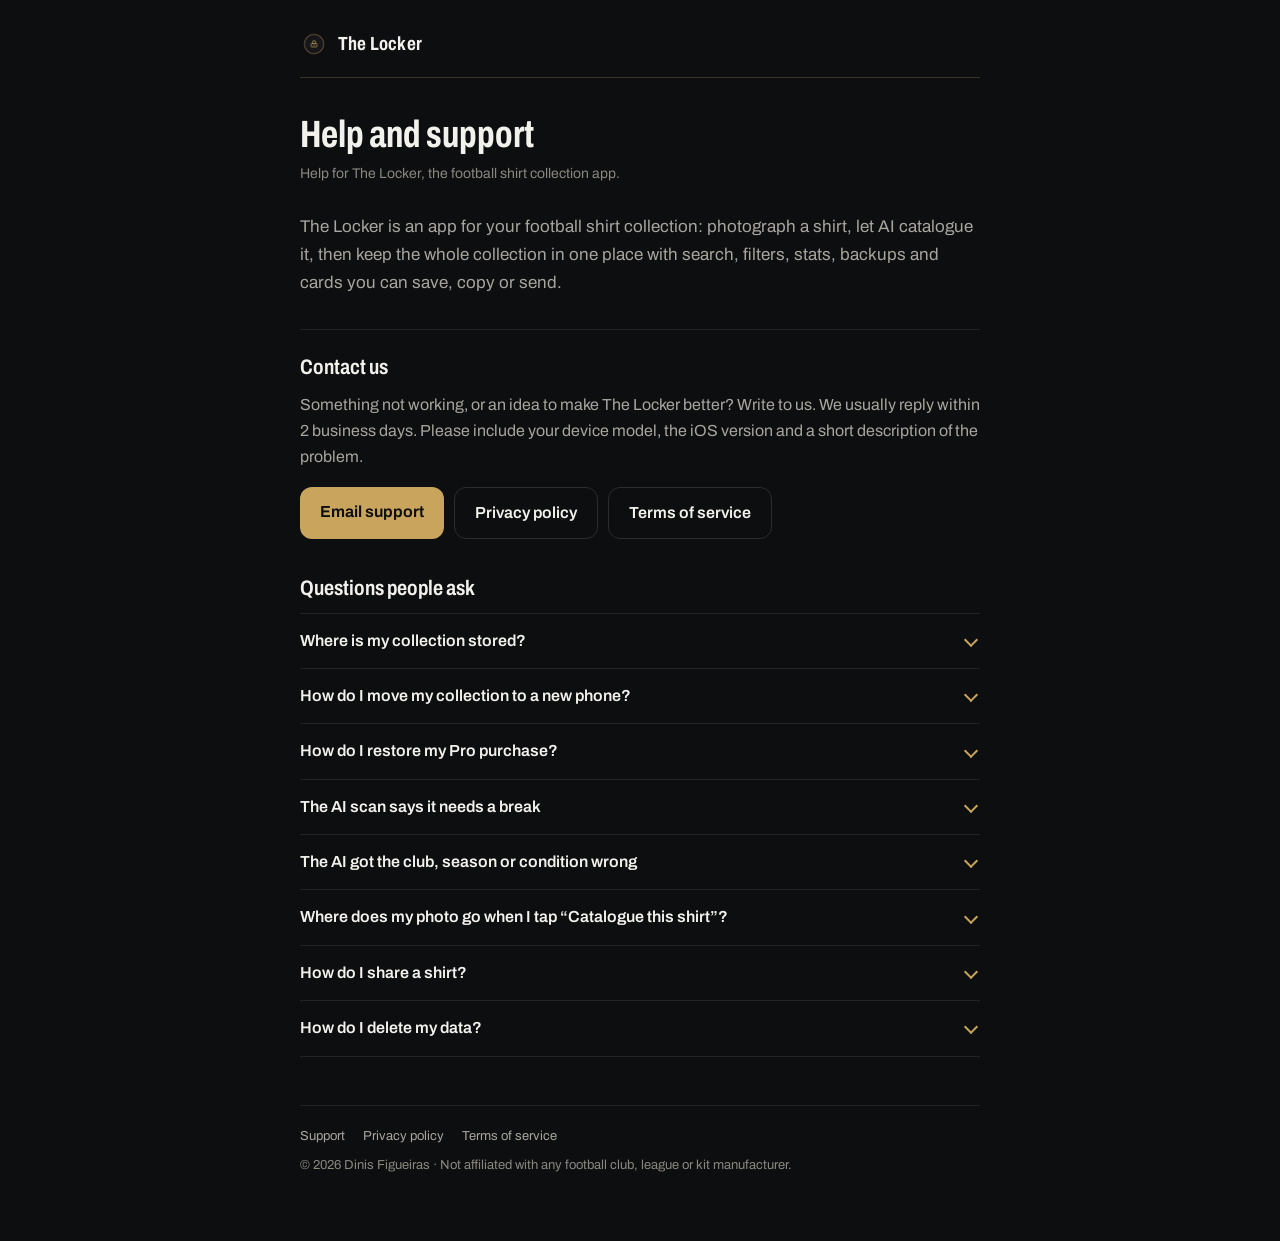
==== commit 3604b93b: "Review legal pages against the app and remove Google Play references Terms: Pro benefits match the a" ====
--- a/index.html
+++ b/index.html
@@ -24,7 +24,7 @@
 
 <section>
   <h2>Contact us</h2>
-  <p>Something not working, or an idea to make The Locker better? Write to us. We usually reply within 2 business days. Please include your device model, the iOS or Android version and a short description of the problem.</p>
+  <p>Something not working, or an idea to make The Locker better? Write to us. We usually reply within 2 business days. Please include your device model, the iOS version and a short description of the problem.</p>
   <div class="buttons">
     <a class="button" href="mailto:mrkingames00@gmail.com?subject=The%20Locker%20support">Email support</a>
     <a class="button ghost" href="privacy.html">Privacy policy</a>
@@ -46,12 +46,12 @@
 
 <details>
   <summary>How do I restore my Pro purchase?</summary>
-  <p>Open <em>Settings</em>, tap the Pro card and choose <em>Restore purchase</em> while signed in to the same Apple ID (or Google account) you used to buy. Pro is a one-time purchase, not a subscription.</p>
+  <p>Open <em>Settings</em>, tap the Pro card and choose <em>Restore purchase</em> while signed in to the same Apple ID you used to buy. Pro is a one-time purchase, not a subscription.</p>
 </details>
 
 <details>
   <summary>The AI scan says it needs a break</summary>
-  <p>To keep the AI feature available and affordable, scans are limited (about 10 per hour). When you reach the limit the + button shows an hourglass with a countdown that slowly fills up. You can still browse and edit your collection while you wait.</p>
+  <p>To keep the AI feature available and affordable, scans are limited to 10 per hour. When you reach the limit, scanning pauses for about 30 minutes: the + button shows an hourglass with a countdown, and a short message tells you when you can scan again. You can still browse and edit your collection while you wait.</p>
 </details>
 
 <details>
@@ -71,7 +71,7 @@
 
 <details>
   <summary>How do I delete my data?</summary>
-  <p>Open <em>Settings &rarr; Delete all my data</em> to remove every shirt and photo from your device. There is nothing to delete on our servers because there are no accounts. To ask about server-side records linked to your device, email us.</p>
+  <p>Open <em>Settings &rarr; Delete all my data</em> to remove every shirt, every photo and your collector level from your device. There is nothing to delete on our servers because there are no accounts. To ask about server-side records linked to your device, email us.</p>
 </details>
 
 <footer class="site-footer">
